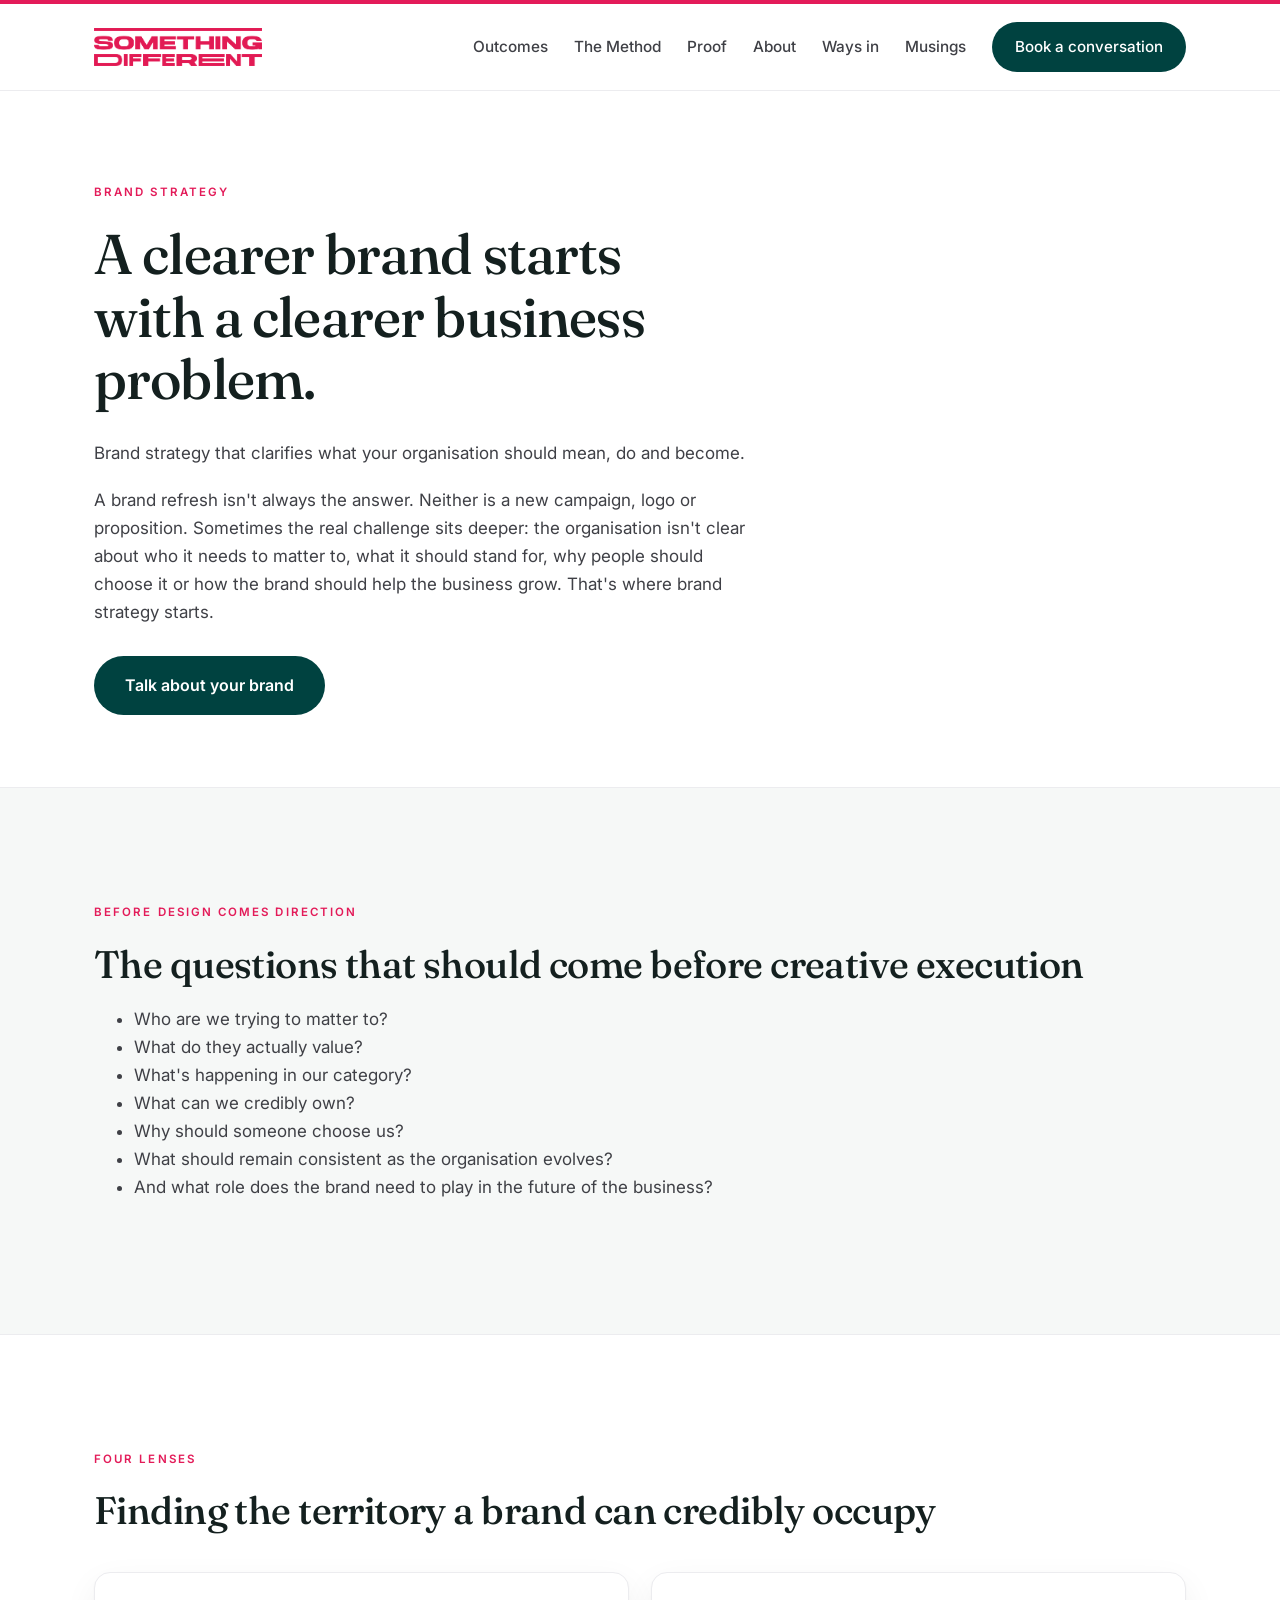
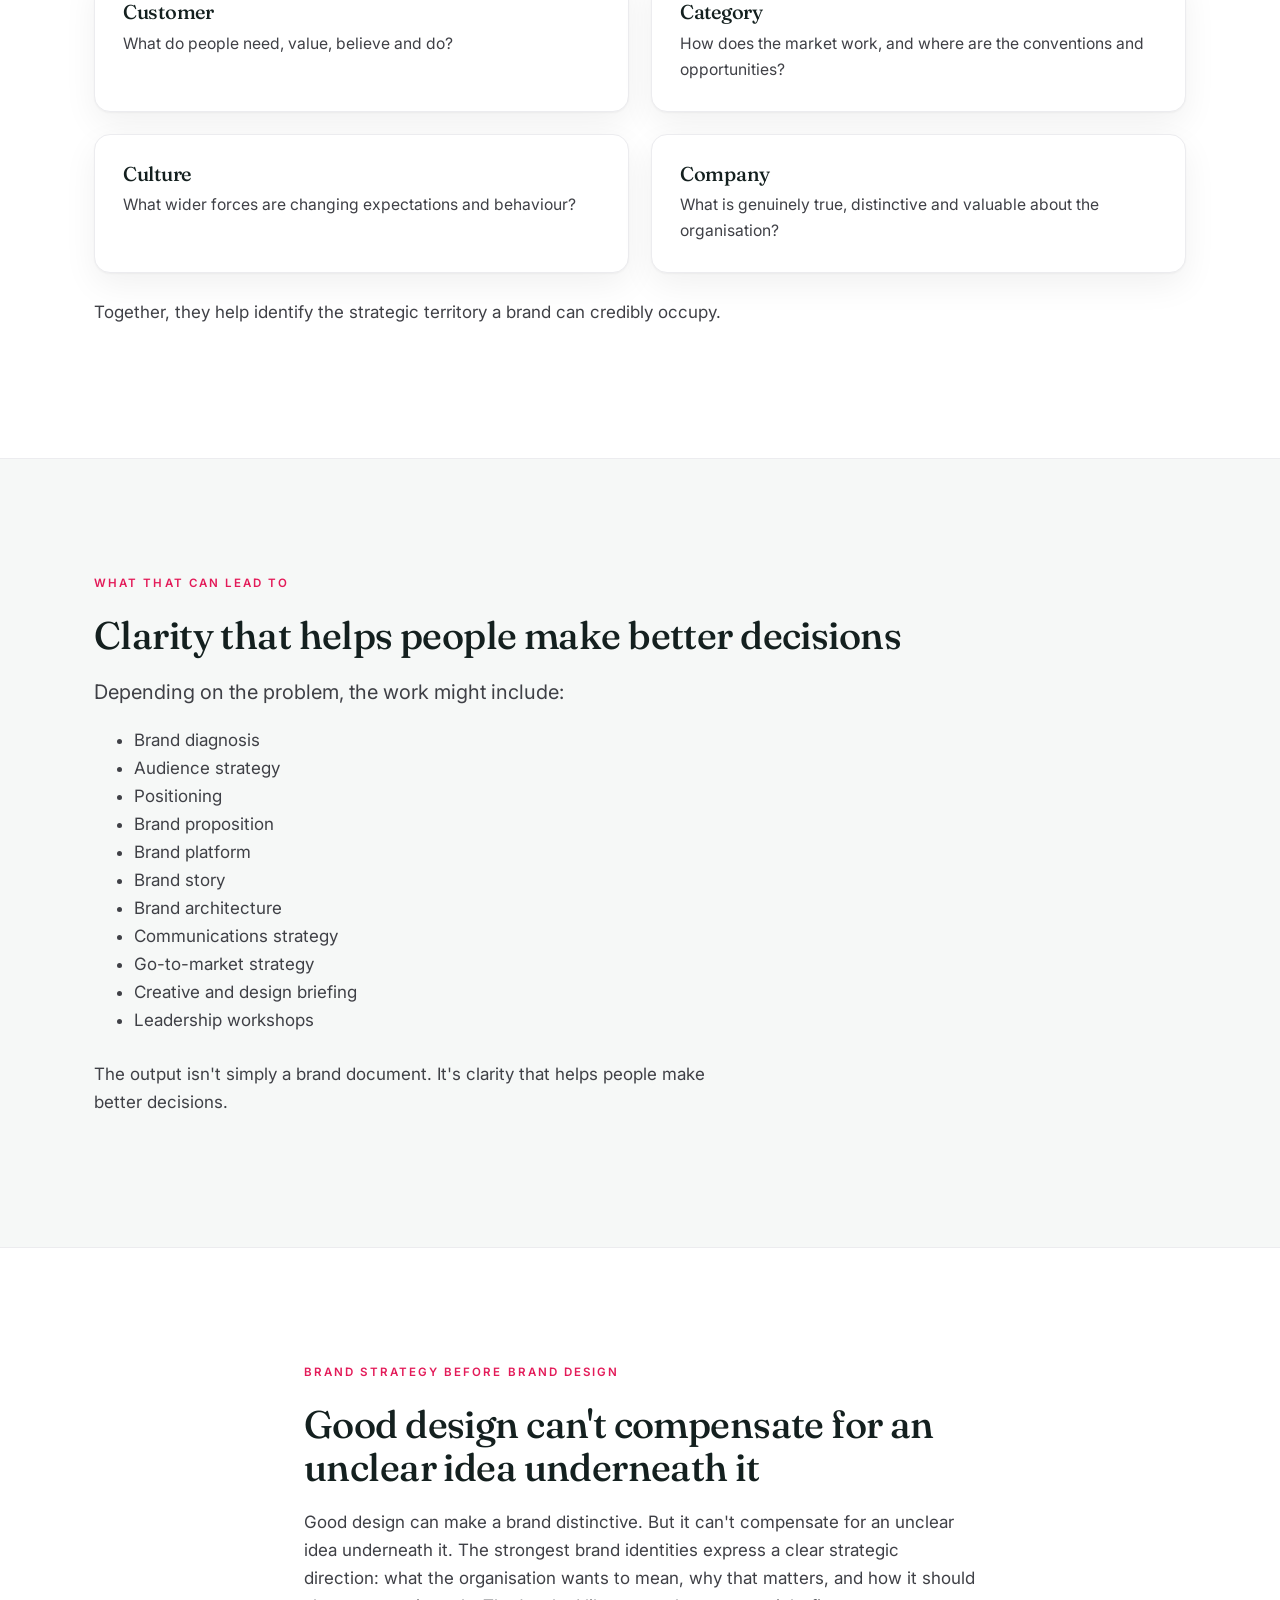
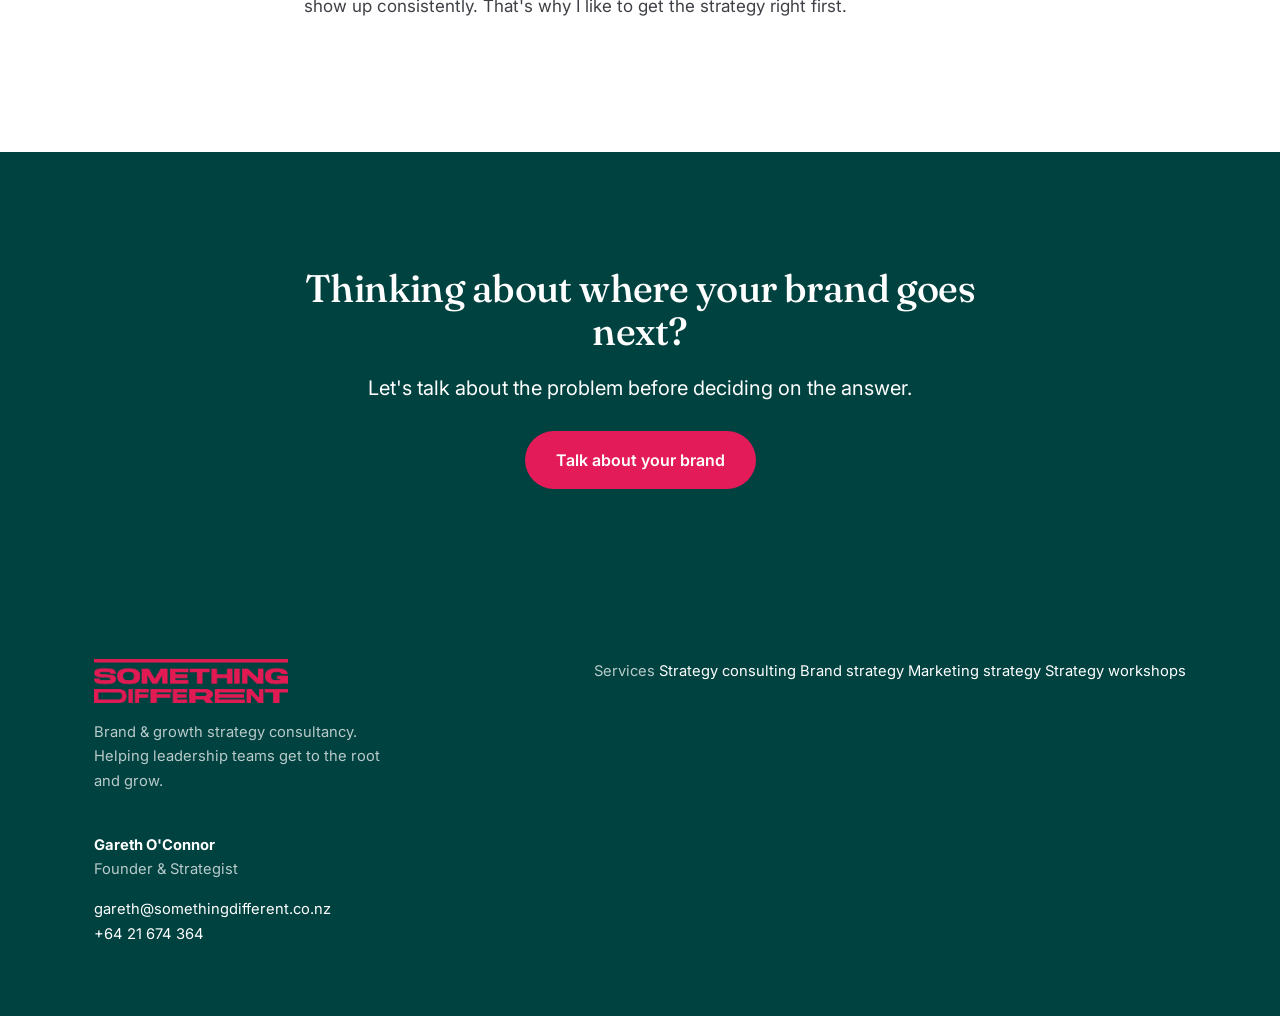
==== brand-strategy.html @ 407b6f36 "Add files via upload" ====
<!DOCTYPE html>
<html lang="en-NZ">
<head>
<meta charset="UTF-8">
<meta name="viewport" content="width=device-width, initial-scale=1">
<!-- Google tag (gtag.js) -->
<script async src="https://www.googletagmanager.com/gtag/js?id=G-72K4162M29"></script>
<script>
  window.dataLayer = window.dataLayer || [];
  function gtag(){dataLayer.push(arguments);}
  gtag('js', new Date());
  gtag('config', 'G-72K4162M29');
</script>
<title>Brand Strategy Consultant NZ | Something Different</title>
<meta name="description" content="Independent brand strategy to clarify what your organisation should mean, why people should choose it and how the brand should help the business grow.">
<link rel="canonical" href="https://somethingdifferent.co.nz/brand-strategy">
<meta name="theme-color" content="#004240">
<link rel="icon" href="/assets/favicon.svg" type="image/svg+xml">
<link rel="icon" href="/assets/favicon.png" sizes="64x64">
<link rel="apple-touch-icon" href="/assets/favicon.png">
<meta property="og:type" content="website">
<meta property="og:site_name" content="Something Different">
<meta property="og:title" content="Brand Strategy Consultant NZ | Something Different">
<meta property="og:description" content="Independent brand strategy to clarify what your organisation should mean, why people should choose it and how the brand should help the business grow.">
<meta property="og:url" content="https://somethingdifferent.co.nz/brand-strategy">
<meta property="og:image" content="https://somethingdifferent.co.nz/assets/og-image.png">
<meta property="og:image:width" content="1200">
<meta property="og:image:height" content="630">
<meta name="twitter:card" content="summary_large_image">
<meta name="twitter:title" content="Brand Strategy Consultant NZ | Something Different">
<meta name="twitter:description" content="Independent brand strategy to clarify what your organisation should mean, why people should choose it and how the brand should help the business grow.">
<meta name="twitter:image" content="https://somethingdifferent.co.nz/assets/og-image.png">
<script type="application/ld+json">
{"@context":"https://schema.org","@type":"Service","serviceType":"Brand strategy consulting","name":"Brand Strategy","description":"Brand strategy that clarifies what your organisation should mean, do and become.","provider":{"@type":"Organization","name":"Something Different","url":"https://somethingdifferent.co.nz/"},"areaServed":"New Zealand","url":"https://somethingdifferent.co.nz/brand-strategy"}
</script>
<link rel="preconnect" href="https://fonts.googleapis.com">
<link rel="preconnect" href="https://fonts.gstatic.com" crossorigin>
<link href="https://fonts.googleapis.com/css2?family=Fraunces:opsz,wght@9..144,400;9..144,500;9..144,600&family=Inter:wght@400;500;600&display=swap" rel="stylesheet">
<link rel="stylesheet" href="assets/styles.css">
</head>
<body>
<header class="nav">
  <div class="container">
    <a class="brand" href="index.html"><img src="assets/logo.png" alt="Something Different"></a>
    <button class="nav-toggle" aria-label="Menu" onclick="document.getElementById('nav').classList.toggle('open')">&#9776;</button>
    <nav class="nav-links" id="nav">
      <a href="index.html#outcomes">Outcomes</a>
      <a href="index.html#method">The Method</a>
      <a href="index.html#proof">Proof</a>
      <a href="index.html#about">About</a>
      <a href="index.html#services">Ways in</a>
      <a href="musings.html">Musings</a>
      <a class="btn btn-primary" href="contact.html">Book a conversation</a>
    </nav>
  </div>
</header>

<section class="hero">
  <div class="container">
    <p class="eyebrow">Brand Strategy</p>
    <h1>A clearer brand starts with a clearer business problem.</h1>
    <p class="lp-lead">Brand strategy that clarifies what your organisation should mean, do and become.</p>
    <p style="max-width:60ch;margin-top:1.2rem;">A brand refresh isn't always the answer. Neither is a new campaign, logo or proposition. Sometimes the real challenge sits deeper: the organisation isn't clear about who it needs to matter to, what it should stand for, why people should choose it or how the brand should help the business grow. That's where brand strategy starts.</p>
    <div class="hero-cta"><a class="btn btn-primary" href="contact.html">Talk about your brand</a></div>
  </div>
</section>

<section class="section-alt">
  <div class="container">
    <p class="eyebrow">Before design comes direction</p>
    <h2>The questions that should come before creative execution</h2>
    <ul class="qlist">
      <li>Who are we trying to matter to?</li>
      <li>What do they actually value?</li>
      <li>What's happening in our category?</li>
      <li>What can we credibly own?</li>
      <li>Why should someone choose us?</li>
      <li>What should remain consistent as the organisation evolves?</li>
      <li>And what role does the brand need to play in the future of the business?</li>
    </ul>
  </div>
</section>

<section>
  <div class="container">
    <p class="eyebrow">Four lenses</p>
    <h2>Finding the territory a brand can credibly occupy</h2>
    <div class="steps">
      <div class="step"><h3>Customer</h3><p>What do people need, value, believe and do?</p></div>
      <div class="step"><h3>Category</h3><p>How does the market work, and where are the conventions and opportunities?</p></div>
      <div class="step"><h3>Culture</h3><p>What wider forces are changing expectations and behaviour?</p></div>
      <div class="step"><h3>Company</h3><p>What is genuinely true, distinctive and valuable about the organisation?</p></div>
    </div>
    <p style="margin-top:1.6rem;max-width:60ch;">Together, they help identify the strategic territory a brand can credibly occupy.</p>
  </div>
</section>

<section class="section-alt">
  <div class="container">
    <p class="eyebrow">What that can lead to</p>
    <h2>Clarity that helps people make better decisions</h2>
    <p class="lead">Depending on the problem, the work might include:</p>
    <ul class="pill-list">
      <li>Brand diagnosis</li><li>Audience strategy</li><li>Positioning</li><li>Brand proposition</li><li>Brand platform</li><li>Brand story</li><li>Brand architecture</li><li>Communications strategy</li><li>Go-to-market strategy</li><li>Creative and design briefing</li><li>Leadership workshops</li>
    </ul>
    <p style="margin-top:1.6rem;max-width:60ch;">The output isn't simply a brand document. It's clarity that helps people make better decisions.</p>
  </div>
</section>

<section>
  <div class="container narrow">
    <p class="eyebrow">Brand strategy before brand design</p>
    <h2>Good design can't compensate for an unclear idea underneath it</h2>
    <p>Good design can make a brand distinctive. But it can't compensate for an unclear idea underneath it. The strongest brand identities express a clear strategic direction: what the organisation wants to mean, why that matters, and how it should show up consistently. That's why I like to get the strategy right first.</p>
  </div>
</section>

<section class="cta-band">
  <div class="container narrow">
    <h2>Thinking about where your brand goes next?</h2>
    <p class="lead">Let's talk about the problem before deciding on the answer.</p>
    <a class="btn btn-primary" href="contact.html" style="margin-top:10px;">Talk about your brand</a>
  </div>
</section>
<footer class="footer">
  <div class="container footer-grid">
    <div>
      <a class="brand" href="index.html"><img src="assets/logo.png" alt="Something Different"></a>
      <p style="margin-top:10px;max-width:32ch;">Brand &amp; growth strategy consultancy. Helping leadership teams get to the root and grow.</p>
    </div>
    <div class="footer-services">
      <span class="h">Services</span>
      <a href="strategy-consultant">Strategy consulting</a>
      <a href="brand-strategy">Brand strategy</a>
      <a href="marketing-strategy">Marketing strategy</a>
      <a href="strategy-workshops">Strategy workshops</a>
    </div>
    <div>
      <p><strong style="color:var(--ink)">Gareth O'Connor</strong><br>Founder &amp; Strategist</p>
      <p><a href="mailto:gareth@somethingdifferent.co.nz">gareth@somethingdifferent.co.nz</a><br><a href="tel:+6421674364">+64 21 674 364</a></p>
    </div>
  </div>
</footer>
</body>
</html>
---- assets/styles.css ----
/* Something Different: shared styles
   Brand accents live in the two variables below. Swap the hex codes to match
   your exact pink and green and the whole site updates. */
:root {
  --pink: #e31b59;         /* Brand Pink */
  --pink-soft: #fde6ee;
  --pink-hover: #c5164e;
  --green: #004240;        /* Brand Green */
  --green-soft: #e1efee;
  --green-hover: #00605c;
  --ink: #14201f;
  --body: #3f4046;
  --muted: #74767d;
  --line: #ececef;
  --bg: #ffffff;
  --bg-alt: #f6f8f7;
  --maxw: 1140px;
  --radius: 16px;
  --shadow: 0 1px 2px rgba(20,20,25,.04), 0 12px 34px rgba(20,20,25,.06);
}

* { box-sizing: border-box; }
html { scroll-behavior: smooth; }
body {
  margin: 0;
  font-family: "Inter", -apple-system, BlinkMacSystemFont, "Segoe UI", Roboto, Helvetica, Arial, sans-serif;
  color: var(--body);
  background: var(--bg);
  line-height: 1.65;
  -webkit-font-smoothing: antialiased;
  font-size: 17px;
}
h1, h2, h3, h4 {
  font-family: "Fraunces", Georgia, "Times New Roman", serif;
  color: var(--ink);
  line-height: 1.12;
  font-weight: 500;
  letter-spacing: -0.015em;
  margin: 0 0 .5em;
}
h1 { font-size: clamp(2.1rem, 5vw, 3.5rem); }
h2 { font-size: clamp(1.6rem, 3.4vw, 2.4rem); }
h3 { font-size: 1.25rem; }
p { margin: 0 0 1rem; }
a { color: var(--green); text-decoration: none; }
a:hover { text-decoration: underline; }
.container { width: 100%; max-width: var(--maxw); margin: 0 auto; padding: 0 24px; }
.eyebrow {
  font-family: "Inter", sans-serif;
  text-transform: uppercase;
  letter-spacing: .18em;
  font-size: .72rem;
  font-weight: 600;
  color: var(--pink);
  margin: 0 0 1.3rem;
}
.lead { font-size: 1.25rem; color: var(--body); }
.muted { color: var(--muted); }
section { padding: clamp(80px, 9vw, 132px) 0; }
.section-alt { background: var(--bg-alt); border-top: 1px solid var(--line); border-bottom: 1px solid var(--line); }
.center { text-align: center; }
.narrow { max-width: 720px; margin-left: auto; margin-right: auto; }

/* Buttons */
.btn {
  display: inline-block;
  font-weight: 600;
  font-size: 1rem;
  padding: 15px 30px;
  border-radius: 999px;
  cursor: pointer;
  border: 1.5px solid transparent;
  transition: transform .12s ease, background .2s ease, color .2s ease;
  text-decoration: none;
}
.btn:hover { text-decoration: none; transform: translateY(-1px); }
.btn-primary { background: var(--green); color: #fff; }
.btn-primary:hover { background: var(--green-hover); color: #fff; }
.btn-outline { background: transparent; color: var(--ink); border-color: var(--line); }
.btn-outline:hover { border-color: var(--green); color: var(--green); }

/* Nav */
.nav {
  position: sticky; top: 0; z-index: 40;
  background: rgba(255,255,255,.9);
  backdrop-filter: saturate(180%) blur(10px);
  border-bottom: 1px solid var(--line);
  border-top: 4px solid var(--pink); /* brand stripe, echoes the logo */
}
.nav .container { display: flex; align-items: center; justify-content: space-between; height: 86px; }
.brand { display: inline-flex; align-items: center; }
.brand:hover { text-decoration: none; }
.brand img { display: block; height: 38px; width: auto; }
.footer .brand img { height: 44px; }
.nav-links { display: flex; align-items: center; gap: 26px; }
.nav-links a { color: var(--body); font-size: .96rem; font-weight: 500; }
.nav-links a:hover { color: var(--ink); text-decoration: none; }
.nav-links a.btn-primary { color: #fff; }
.nav-links a.btn-primary:hover { color: #fff; }
.nav-links .btn { padding: 11px 22px; font-size: .95rem; }
.nav-toggle { display: none; background: none; border: 0; font-size: 1.5rem; cursor: pointer; color: var(--ink); }

/* Hero */
.hero { padding: 92px 0 72px; }
.hero h1 { max-width: 16ch; }
.hero .lead { max-width: 44ch; margin-top: .4rem; }
.hero-accent { color: var(--pink); }
.hero-cta { margin-top: 30px; display: flex; gap: 14px; flex-wrap: wrap; align-items: center; }
.trustline { margin-top: 26px; font-size: .92rem; color: var(--muted); }

/* Steps / what I do */
.steps { display: grid; grid-template-columns: repeat(2, 1fr); gap: 22px; margin-top: 40px; }
.step {
  background: #fff; border: 1px solid var(--line); border-radius: var(--radius);
  padding: 28px; box-shadow: var(--shadow);
}
.step-num {
  font-family: "Fraunces", serif; font-size: 1rem; font-weight: 600;
  width: 38px; height: 38px; border-radius: 50%;
  display: flex; align-items: center; justify-content: center;
  background: var(--pink-soft); color: var(--pink); margin-bottom: 16px;
}
.step h3 { margin-bottom: .35em; }
.step p { margin-bottom: 0; font-size: .98rem; }

/* Who it's for */
.checklist { list-style: none; padding: 0; margin: 24px 0 0; max-width: 640px; }
.checklist li { position: relative; padding-left: 34px; margin-bottom: 14px; }
.checklist li::before {
  content: "✓"; position: absolute; left: 0; top: 0;
  color: var(--green); font-weight: 700;
  background: var(--green-soft); width: 24px; height: 24px; border-radius: 50%;
  display: flex; align-items: center; justify-content: center; font-size: .8rem;
}
.callout { margin-top: 22px; padding: 16px 20px; border-left: 3px solid var(--pink); background: var(--pink-soft); border-radius: 0 10px 10px 0; }
.callout p { margin: 0; }

/* Client bar */
.client-group { margin-top: 34px; }
.client-label {
  font-size: .76rem; text-transform: uppercase; letter-spacing: .13em;
  font-weight: 700; color: var(--pink); margin: 0 0 14px;
}
.clients { display: flex; flex-wrap: wrap; gap: 10px 12px; justify-content: center; margin-top: 0; }
.clients span {
  font-weight: 600; color: var(--ink); font-size: .95rem;
  padding: 8px 16px; border: 1px solid var(--line); border-radius: 999px; background: #fff;
}

/* Testimonials */
.quotes { display: grid; grid-template-columns: repeat(2, 1fr); gap: 22px; margin-top: 36px; }
.quote {
  background: #fff; border: 1px solid var(--line); border-radius: var(--radius);
  padding: 30px; box-shadow: var(--shadow); position: relative;
}
.quote::before {
  content: "\201C"; font-family: "Fraunces", serif; font-size: 4rem; color: var(--pink);
  position: absolute; top: 6px; left: 18px; line-height: 1; opacity: .35;
}
.quote p { font-size: 1.06rem; color: var(--ink); position: relative; }
.quote cite { display: block; margin-top: 14px; font-style: normal; font-size: .9rem; color: var(--muted); font-weight: 600; }
.quote-featured { max-width: 780px; margin: 34px auto 0; text-align: center; padding: 40px 40px 34px; }
.quote-featured p { font-size: 1.18rem; }
.quote-featured cite { color: var(--green); }
.quotes-note { margin-top: 20px; font-size: .9rem; color: var(--muted); }
.placeholder-note { font-size: .82rem; color: var(--pink); font-weight: 600; }

/* CTA band */
.cta-band { background: var(--green); color: #fff; }
.cta-band h2, .cta-band p { color: #fff; }
.cta-band .container { text-align: center; }
.cta-band .btn-primary { background: var(--pink); }
.cta-band .btn-primary:hover { background: var(--pink-hover); }

/* Footer */
.footer { background: var(--green); border-top: none; padding: 54px 0; font-size: .92rem; color: rgba(255,255,255,.72); }
.footer a { color: #fff; }
.footer a:hover { color: var(--pink); }
.footer strong { color: #fff !important; }
.footer .btn-primary { background: var(--pink); }
.footer .btn-primary:hover { background: var(--pink-hover); }
.footer-grid { display: flex; justify-content: space-between; gap: 24px; flex-wrap: wrap; }
.footer .brand { font-size: 1.05rem; }

/* About / Why me */
.about-grid { display: grid; grid-template-columns: 1.05fr .95fr; gap: 52px; align-items: center; }
.about-photo { position: relative; }
.about-photo img { display: block; width: 100%; border-radius: var(--radius); box-shadow: var(--shadow); }
.about-photo::before {
  content: ""; position: absolute; inset: 16px -16px -16px 16px; z-index: -1;
  border-radius: var(--radius); background: var(--green-soft); border: 2px solid var(--green);
}

/* Contact */
.contact-grid { display: grid; grid-template-columns: 1fr 1fr; gap: 48px; align-items: start; }
.steps-mini { list-style: none; counter-reset: s; padding: 0; margin: 26px 0 0; }
.steps-mini li { counter-increment: s; position: relative; padding-left: 46px; margin-bottom: 20px; }
.steps-mini li::before {
  content: counter(s); position: absolute; left: 0; top: -2px;
  width: 30px; height: 30px; border-radius: 50%; background: var(--green-soft); color: var(--green);
  font-weight: 700; display: flex; align-items: center; justify-content: center; font-size: .9rem;
}
.steps-mini strong { color: var(--ink); }
.contact-details { margin-top: 30px; font-size: .98rem; }
.contact-details a { font-weight: 600; }
.form-card { background: #fff; border: 1px solid var(--line); border-radius: var(--radius); padding: 36px; box-shadow: var(--shadow); }
.field { margin-bottom: 20px; }
.field label { display: block; font-weight: 600; font-size: .9rem; color: var(--ink); margin-bottom: 7px; }
.field input, .field textarea {
  width: 100%; padding: 13px 16px; border: 1px solid #d9d9de; border-radius: 12px;
  font: inherit; font-size: 1rem; color: var(--ink); background: #fff;
}
.field input:focus, .field textarea:focus { outline: none; border-color: var(--green); box-shadow: 0 0 0 3px var(--green-soft); }
.field textarea { min-height: 120px; resize: vertical; }
.form-card .btn-primary { width: 100%; text-align: center; }
.form-alt { margin-top: 16px; font-size: .88rem; color: var(--muted); text-align: center; }

/* Article / single musing */
.post-wrap { max-width: 760px; margin: 0 auto; padding: 0 24px; }
.back-link { display: inline-block; margin: 30px 0 0; font-weight: 600; font-size: .9rem; }
.post-header { padding: 8px 0 6px; }
.post-header .tag { margin-bottom: 16px; }
.post-header h1 { font-size: clamp(1.9rem, 4vw, 2.7rem); }
.post-meta { color: var(--muted); font-size: .9rem; margin-top: 12px; }
.post-hero { width: 100%; height: auto; border-radius: var(--radius); margin: 28px 0 8px; display: block; box-shadow: var(--shadow); }
.prose { font-size: 1.07rem; padding-top: 18px; }
.prose > p:first-child { font-size: 1.16rem; color: var(--ink); }
.prose p { margin: 0 0 1.15rem; }
.prose h2 { margin: 2.1rem 0 .6rem; font-size: 1.5rem; }
.prose h3 { margin: 1.7rem 0 .5rem; font-size: 1.22rem; }
.prose ul, .prose ol { margin: 0 0 1.2rem; padding-left: 1.35rem; }
.prose li { margin-bottom: .5rem; }
.prose img { max-width: 100%; height: auto; border-radius: 10px; margin: 1.5rem 0; display: block; border: 1px solid var(--line); }
.prose a { color: var(--green); text-decoration: underline; }
.prose strong { color: var(--ink); }
.prose blockquote { margin: 1.6rem 0; padding: 6px 0 6px 22px; border-left: 3px solid var(--pink); color: var(--ink); font-style: italic; }
.prose hr { border: 0; border-top: 1px solid var(--line); margin: 2rem 0; }
.embed { position: relative; padding-bottom: 68%; height: 0; margin: 1.7rem 0; border-radius: 10px; overflow: hidden; border: 1px solid var(--line); background: var(--bg-alt); }
.embed iframe { position: absolute; top: 0; left: 0; width: 100%; height: 100%; border: 0; }
.embed-btn { margin: 0 0 1.7rem; }
.post-author { display: flex; align-items: center; gap: 16px; margin: 44px 0 0; padding-top: 30px; border-top: 1px solid var(--line); }
.post-author img { width: 64px; height: 64px; border-radius: 50%; object-fit: cover; }
.post-author .n { font-weight: 700; color: var(--ink); }
.post-author .r { color: var(--muted); font-size: .9rem; }
.post-author .spacer { flex: 1; }

/* Musings index */
.musings-head { padding: clamp(56px, 8vw, 96px) 0 30px; }
.controls { display: flex; flex-wrap: wrap; gap: 14px; align-items: center; margin-top: 26px; }
.search {
  flex: 1 1 260px; min-width: 220px; position: relative;
}
.search input {
  width: 100%; padding: 12px 16px 12px 42px; border: 1px solid #d9d9de; border-radius: 999px;
  font: inherit; font-size: 1rem; background: #fff url('data:image/svg+xml;utf8,<svg xmlns="http://www.w3.org/2000/svg" width="18" height="18" fill="none" stroke="%2374767d" stroke-width="2" stroke-linecap="round" viewBox="0 0 24 24"><circle cx="11" cy="11" r="7"/><path d="m21 21-4.3-4.3"/></svg>') 15px center no-repeat;
}
.search input:focus { outline: none; border-color: var(--green); box-shadow: 0 0 0 3px var(--green-soft); }
.filters { display: flex; flex-wrap: wrap; gap: 8px; }
.chip {
  border: 1px solid var(--line); background: #fff; color: var(--body);
  padding: 8px 16px; border-radius: 999px; font: inherit; font-size: .9rem; font-weight: 500; cursor: pointer;
  transition: all .15s ease;
}
.chip:hover { border-color: var(--green); color: var(--green); }
.chip.active { background: var(--green); border-color: var(--green); color: #fff; }
.sortbar { display: flex; justify-content: space-between; align-items: center; margin-top: 22px; font-size: .9rem; color: var(--muted); }
.sortbar select { font: inherit; padding: 7px 12px; border: 1px solid #d9d9de; border-radius: 8px; background: #fff; color: var(--ink); }

.cards { display: grid; grid-template-columns: repeat(3, 1fr); gap: 24px; padding-bottom: 40px; }
.card {
  display: flex; flex-direction: column; background: #fff; border: 1px solid var(--line);
  border-radius: var(--radius); padding: 28px; box-shadow: var(--shadow);
  transition: transform .14s ease, box-shadow .14s ease;
}
.card:hover { transform: translateY(-3px); box-shadow: 0 6px 14px rgba(20,20,25,.08), 0 20px 44px rgba(20,20,25,.09); }
.tag {
  align-self: flex-start; font-size: .72rem; font-weight: 700; text-transform: uppercase; letter-spacing: .06em;
  padding: 4px 11px; border-radius: 999px; margin-bottom: 14px;
}
.tag.c-marketing { background: var(--pink-soft); color: var(--pink); }
.tag.c-business { background: var(--green-soft); color: var(--green); }
.tag.c-brand { background: #eef0ff; color: #4b53c8; }
.tag.c-guides { background: #fff2e0; color: #b9741a; }
.card h3 { font-size: 1.14rem; margin-bottom: 10px; }
.card h3 a { color: var(--ink); }
.card h3 a:hover { color: var(--green); text-decoration: none; }
.card .meta { font-size: .82rem; color: var(--muted); margin-bottom: 12px; }
.card .excerpt { font-size: .94rem; color: var(--body); flex: 1; margin-bottom: 16px; }
.card .read { font-weight: 600; font-size: .9rem; color: var(--green); }
.no-results { text-align: center; padding: 60px 0; color: var(--muted); grid-column: 1 / -1; }

@media (max-width: 860px) {
  .steps, .quotes, .contact-grid, .about-grid { grid-template-columns: 1fr; }
  .about-photo { max-width: 420px; margin: 0 auto; }
  .about-photo::before { inset: 12px -12px -12px 12px; }
  .cards { grid-template-columns: repeat(2, 1fr); }
  .nav-links { display: none; }
  .nav-links.open {
    display: flex; flex-direction: column; align-items: flex-start; gap: 16px;
    position: absolute; top: 86px; left: 0; right: 0; background: #fff;
    padding: 22px 24px; border-bottom: 1px solid var(--line); box-shadow: 0 20px 40px rgba(20,20,25,.06);
  }
  .nav-toggle { display: block; }
}
@media (max-width: 560px) {
  .cards { grid-template-columns: 1fr; }
  section { padding: 56px 0; }
}
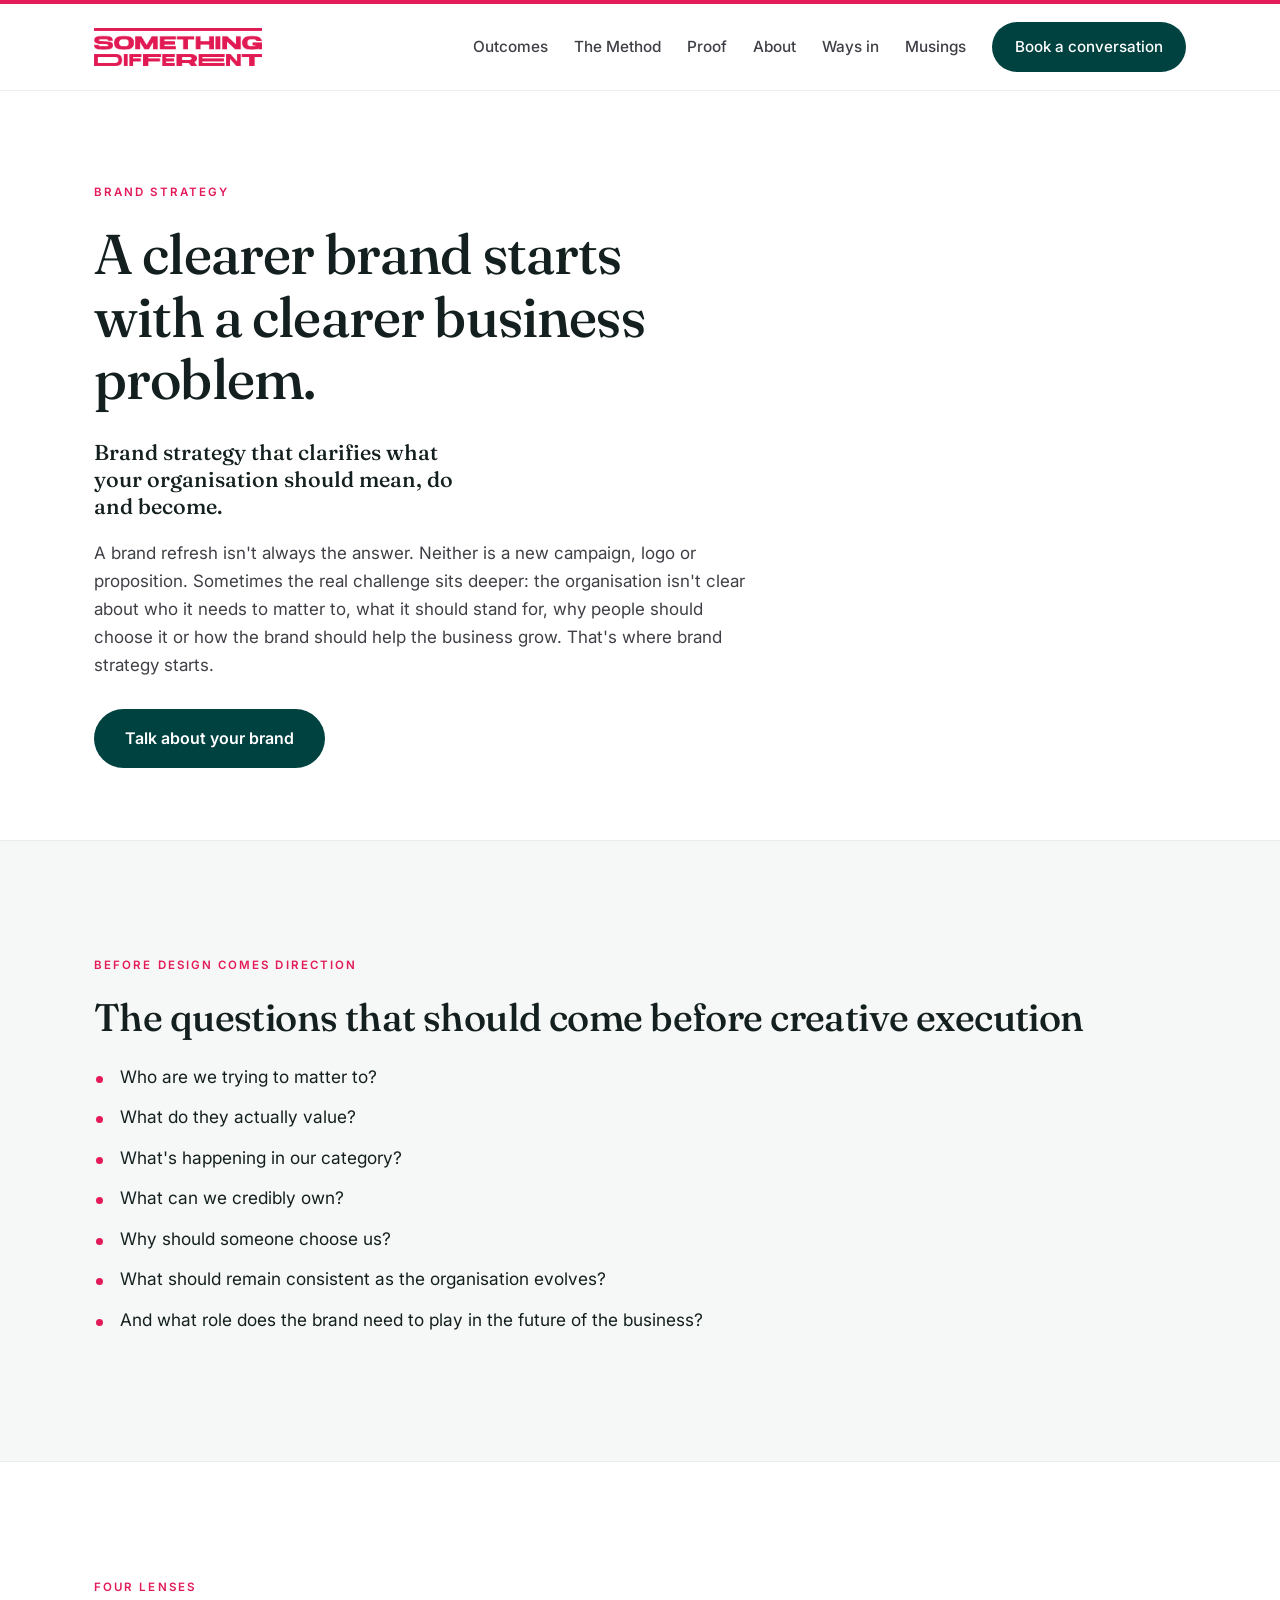
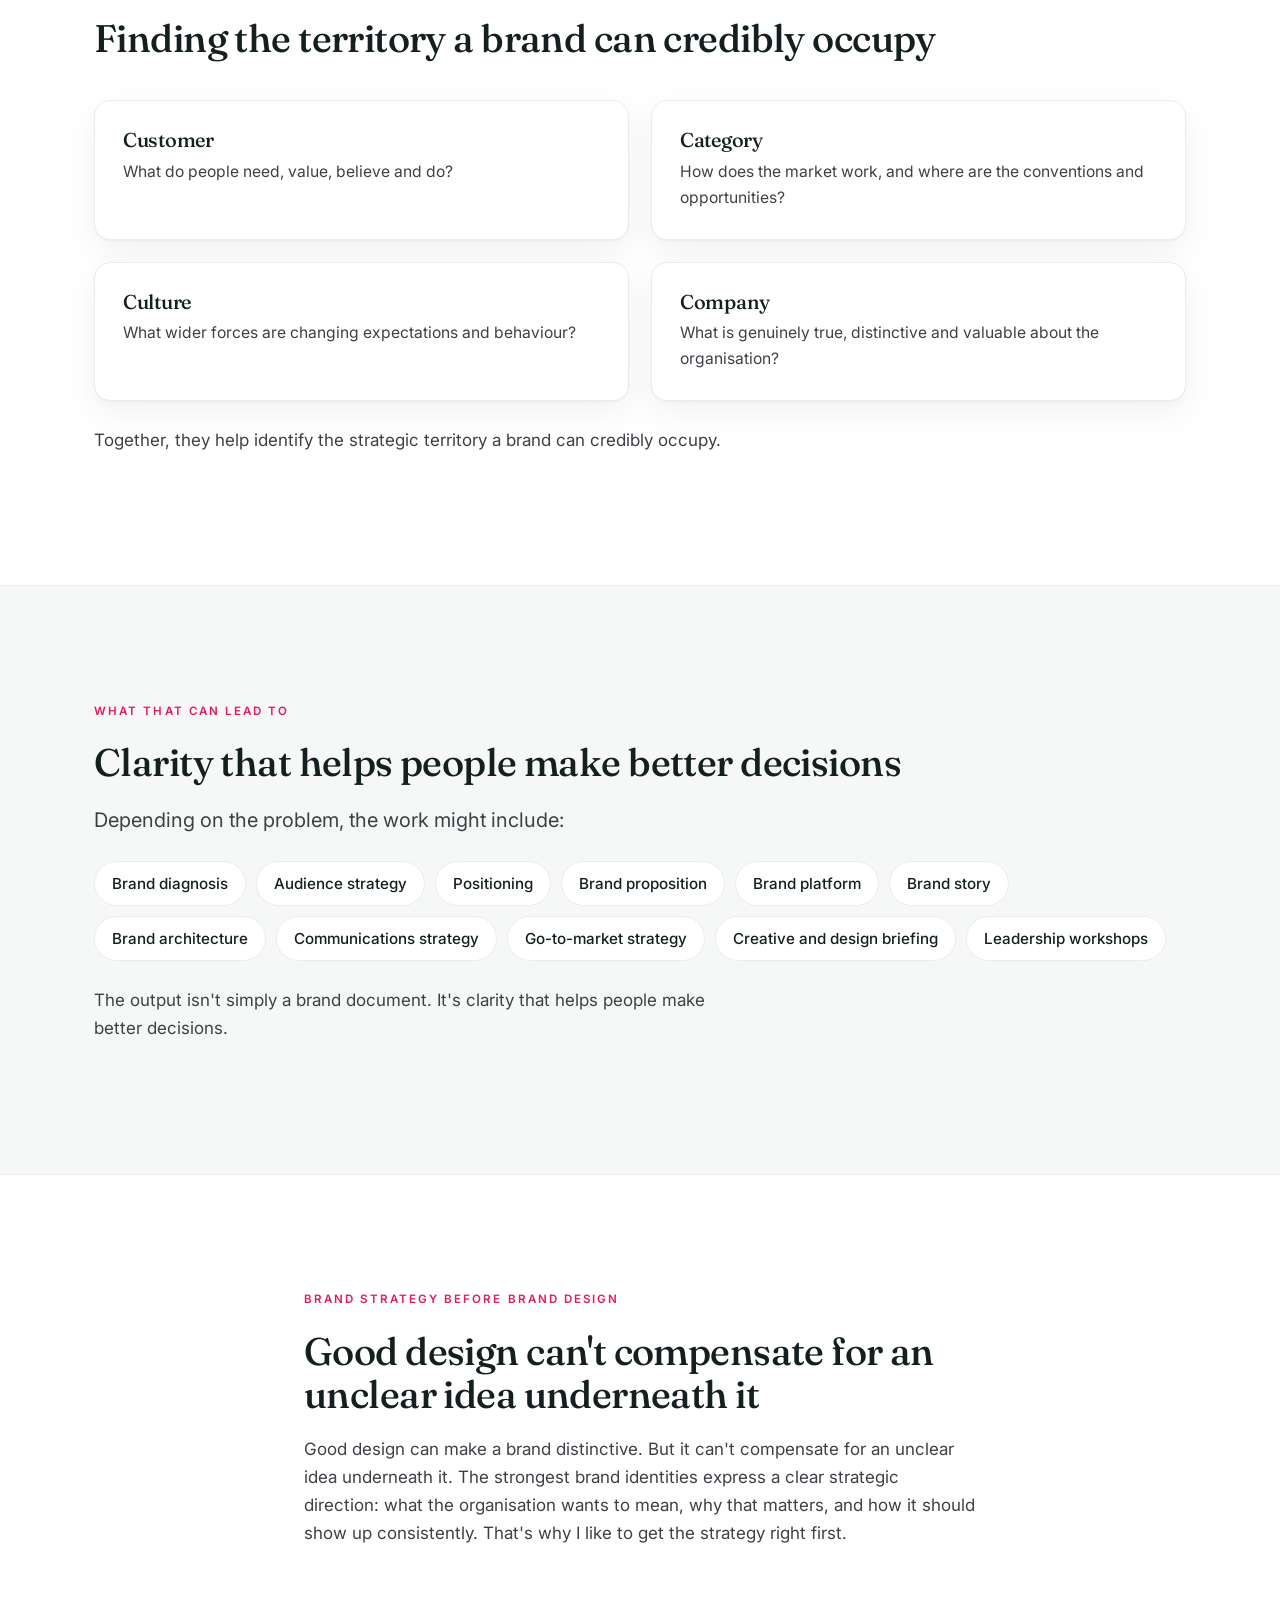
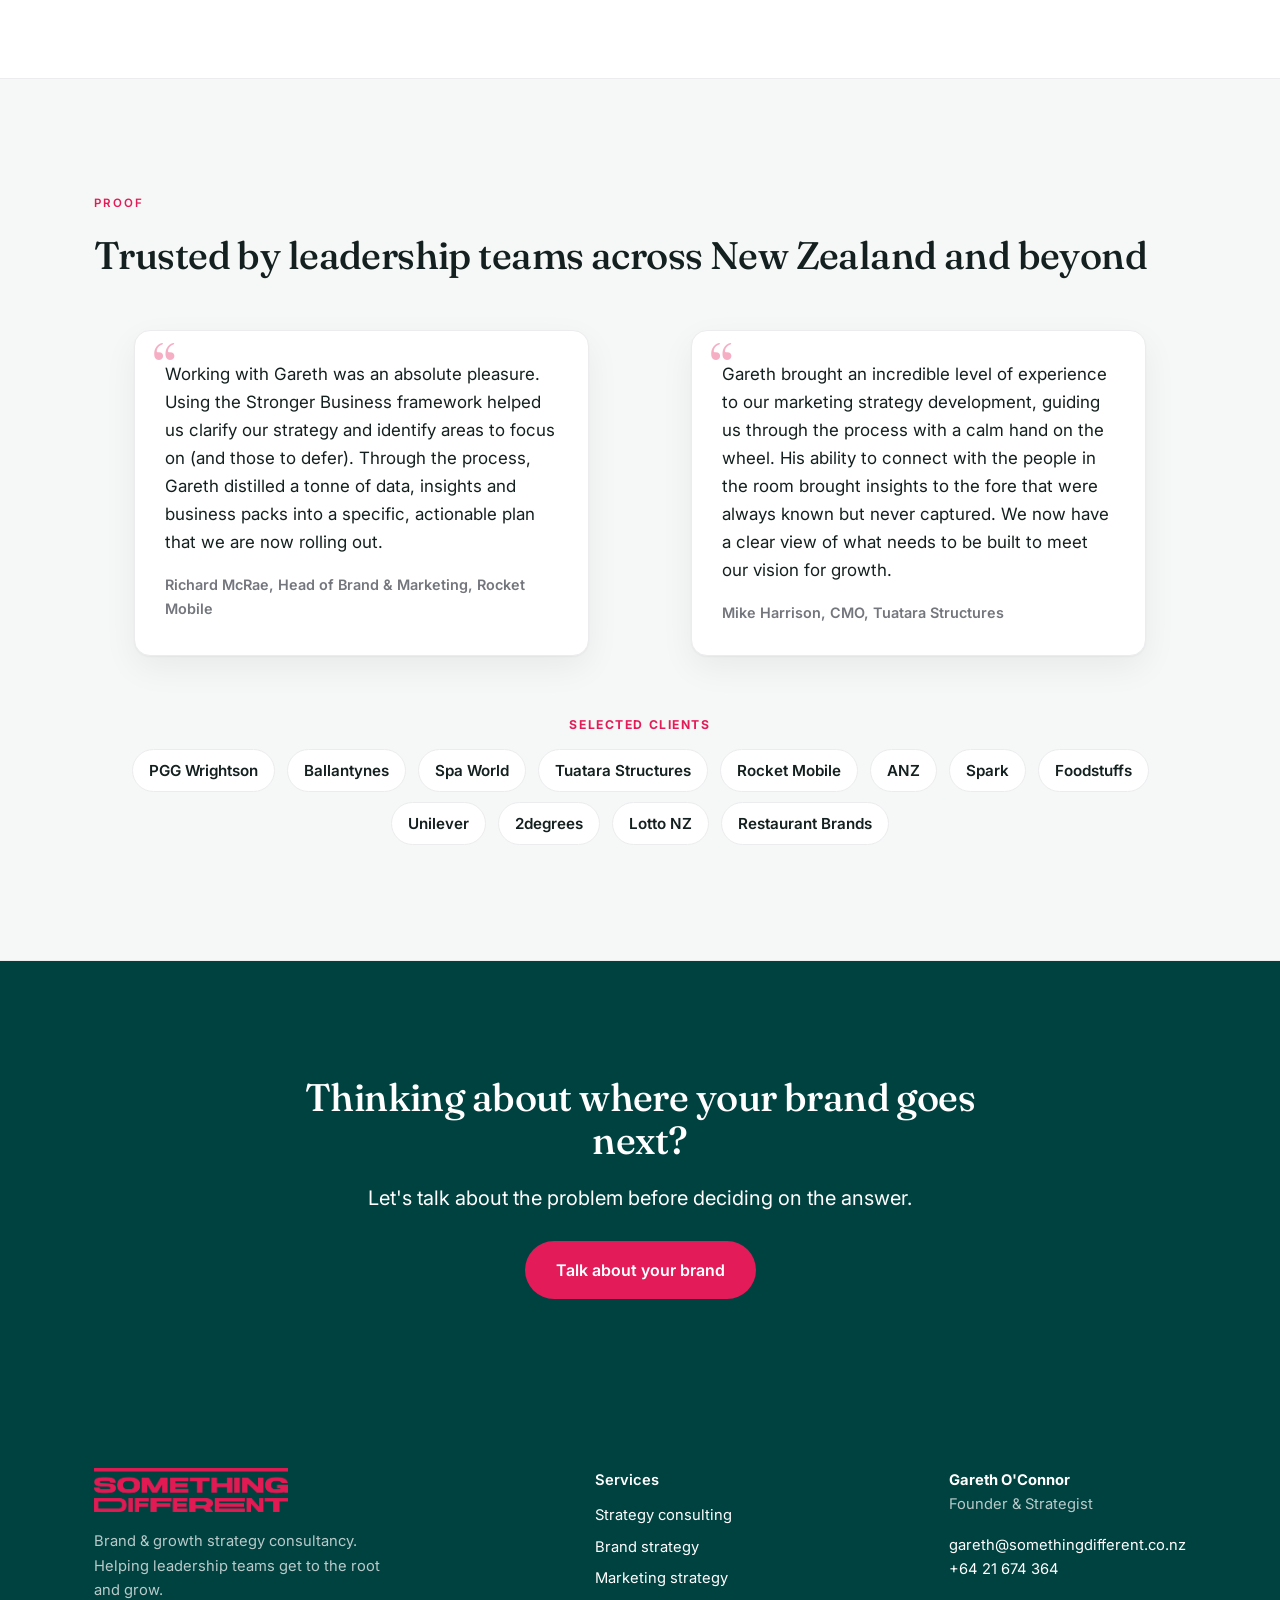
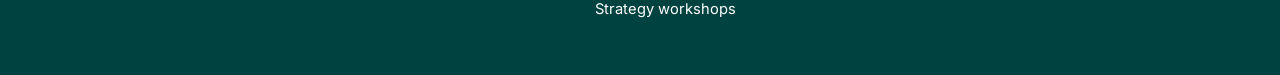
==== commit e7587b6d: "Add files via upload" ====
--- a/brand-strategy.html
+++ b/brand-strategy.html
@@ -115,6 +115,27 @@
   </div>
 </section>
 
+
+<section class="section-alt">
+  <div class="container">
+    <p class="eyebrow">Proof</p>
+    <h2>Trusted by leadership teams across New Zealand and beyond</h2>
+    <div class="quotes">
+      <blockquote class="quote">
+        <p>Working with Gareth was an absolute pleasure. Using the Stronger Business framework helped us clarify our strategy and identify areas to focus on (and those to defer). Through the process, Gareth distilled a tonne of data, insights and business packs into a specific, actionable plan that we are now rolling out.</p>
+        <cite>Richard McRae, Head of Brand &amp; Marketing, Rocket Mobile</cite>
+      </blockquote>
+      <blockquote class="quote">
+        <p>Gareth brought an incredible level of experience to our marketing strategy development, guiding us through the process with a calm hand on the wheel. His ability to connect with the people in the room brought insights to the fore that were always known but never captured. We now have a clear view of what needs to be built to meet our vision for growth.</p>
+        <cite>Mike Harrison, CMO, Tuatara Structures</cite>
+      </blockquote>
+    </div>
+    <p class="client-label" style="margin-top:42px;text-align:center;">Selected clients</p>
+    <div class="clients">
+      <span>PGG Wrightson</span><span>Ballantynes</span><span>Spa World</span><span>Tuatara Structures</span><span>Rocket Mobile</span><span>ANZ</span><span>Spark</span><span>Foodstuffs</span><span>Unilever</span><span>2degrees</span><span>Lotto NZ</span><span>Restaurant Brands</span>
+    </div>
+  </div>
+</section>
 <section class="cta-band">
   <div class="container narrow">
     <h2>Thinking about where your brand goes next?</h2>
--- a/assets/styles.css
+++ b/assets/styles.css
@@ -214,6 +214,16 @@
 .field textarea { min-height: 120px; resize: vertical; }
 .form-card .btn-primary { width: 100%; text-align: center; }
 .form-alt { margin-top: 16px; font-size: .88rem; color: var(--muted); text-align: center; }
+
+/* Landing pages: question list + pill list */
+.qlist { list-style: none; padding: 0; margin: 24px 0 0; max-width: 700px; }
+.qlist li { position: relative; padding-left: 26px; margin-bottom: 12px; font-size: 1.08rem; color: var(--ink); }
+.qlist li::before { content: ""; position: absolute; left: 2px; top: 13px; width: 7px; height: 7px; border-radius: 50%; background: var(--pink); }
+.pill-list { display: flex; flex-wrap: wrap; gap: 10px; margin: 24px 0 0; padding: 0; list-style: none; }
+.pill-list li { font-weight: 500; color: var(--ink); font-size: .95rem; padding: 9px 17px; border: 1px solid var(--line); border-radius: 999px; background: #fff; }
+.lp-lead { font-size: 1.35rem; color: var(--ink); max-width: 26ch; margin-top: 1.4rem; font-family: "Fraunces", serif; font-weight: 500; line-height: 1.25; }
+.footer-services { display: flex; flex-direction: column; gap: 7px; }
+.footer-services .h { color: #fff; font-weight: 600; margin-bottom: 4px; }
 
 /* Article / single musing */
 .post-wrap { max-width: 760px; margin: 0 auto; padding: 0 24px; }
